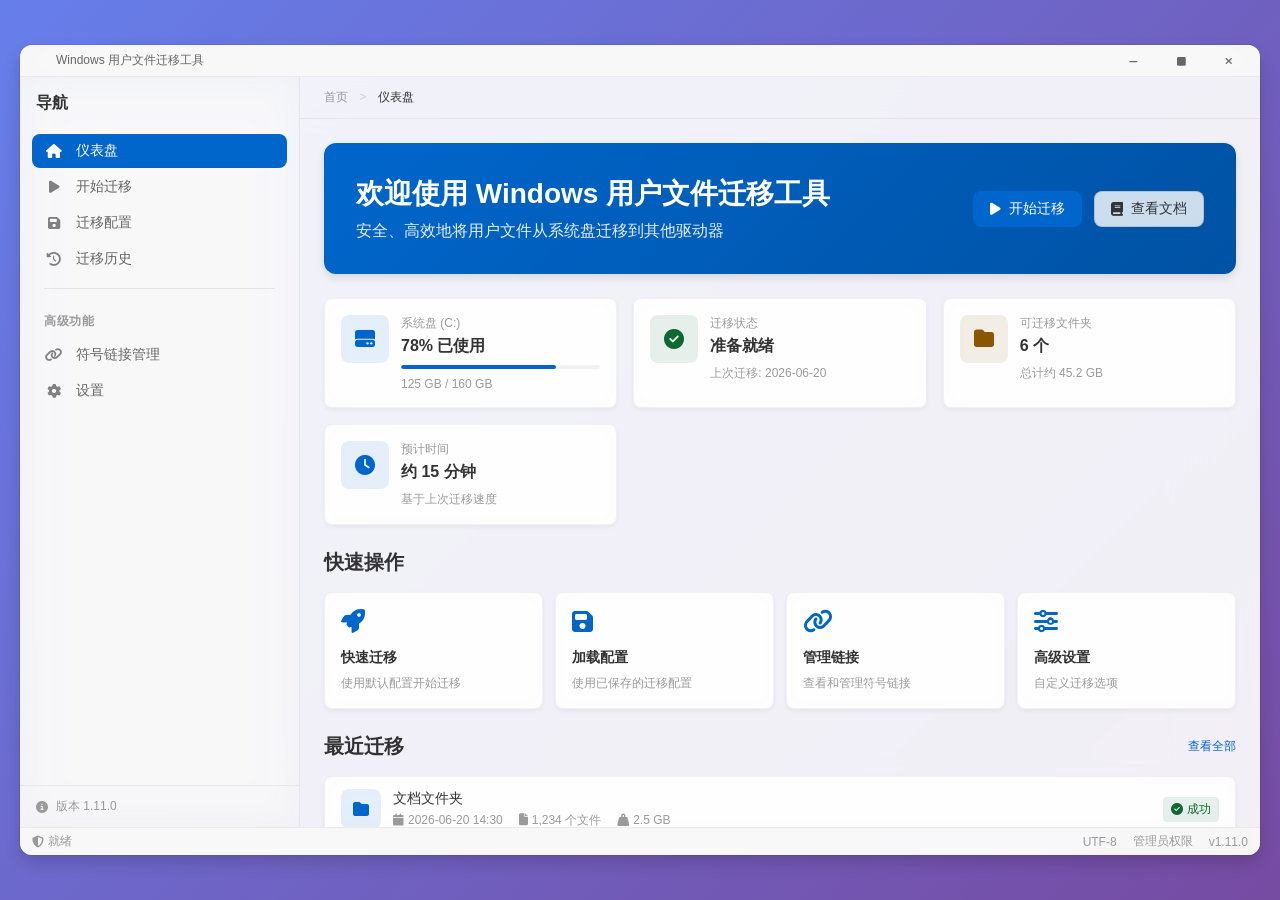
==== prototype/windows-app/index.html @ 04dcdf49 "feat(app.js): 新增设计系统页面路由配置 新增了 styleguide 页面的导航配置，将其加入页面路由映射表中，同时补充了原有的导航项格式。" ====
<!DOCTYPE html>
<html lang="zh-CN">
<head>
    <meta charset="UTF-8">
    <meta name="viewport" content="width=device-width, initial-scale=1.0">
    <title>Windows 用户文件迁移工具</title>
    <link rel="stylesheet" href="css/win11-style.css">
    <link rel="stylesheet" href="https://cdnjs.cloudflare.com/ajax/libs/font-awesome/6.4.0/css/all.min.css">
</head>
<body>
    <!-- Windows 11 窗口 -->
    <div class="win11-window">
        <!-- 标题栏 -->
        <div class="title-bar">
            <div class="title-bar-icon">
                <i class="fas fa-folder-move"></i>
            </div>
            <div class="title-bar-text">Windows 用户文件迁移工具</div>
            <div class="title-bar-controls">
                <button class="title-bar-button minimize" title="最小化">
                    <i class="fas fa-minus"></i>
                </button>
                <button class="title-bar-button maximize" title="最大化">
                    <i class="fas fa-square"></i>
                </button>
                <button class="title-bar-button close" title="关闭">
                    <i class="fas fa-times"></i>
                </button>
            </div>
        </div>

        <!-- 应用主体 -->
        <div class="app-container">
            <!-- 左侧导航Pane -->
            <div class="navigation-pane">
                <div class="nav-header">
                    <span class="nav-title">导航</span>
                </div>
                <div class="nav-items">
                    <a href="#" class="nav-item active" data-page="dashboard">
                        <i class="fas fa-home nav-icon"></i>
                        <span>仪表盘</span>
                    </a>
                    <a href="#" class="nav-item" data-page="migrate">
                        <i class="fas fa-play nav-icon"></i>
                        <span>开始迁移</span>
                    </a>
                    <a href="#" class="nav-item" data-page="profiles">
                        <i class="fas fa-save nav-icon"></i>
                        <span>迁移配置</span>
                    </a>
                    <a href="#" class="nav-item" data-page="history">
                        <i class="fas fa-history nav-icon"></i>
                        <span>迁移历史</span>
                    </a>
                    
                    <div class="nav-separator"></div>
                    
                    <div class="nav-section-title">高级功能</div>
                    <a href="#" class="nav-item" data-page="symlinks">
                        <i class="fas fa-link nav-icon"></i>
                        <span>符号链接管理</span>
                    </a>
                    <a href="#" class="nav-item" data-page="settings">
                        <i class="fas fa-cog nav-icon"></i>
                        <span>设置</span>
                    </a>
                </div>
                
                <div class="nav-footer">
                    <div class="nav-footer-info">
                        <i class="fas fa-info-circle"></i>
                        <span>版本 1.11.0</span>
                    </div>
                </div>
            </div>

            <!-- 内容区域 -->
            <div class="content-area">
                <!-- 面包屑导航 -->
                <div class="breadcrumb">
                    <span class="breadcrumb-item">首页</span>
                    <span class="breadcrumb-separator">></span>
                    <span class="breadcrumb-item active">仪表盘</span>
                </div>

                <!-- 仪表盘页面 -->
                <div class="page-content" id="dashboard-page">
                    <!-- 欢迎横幅 -->
                    <div class="welcome-banner">
                        <div class="welcome-content">
                            <h1 class="welcome-title">欢迎使用 Windows 用户文件迁移工具</h1>
                            <p class="welcome-subtitle">安全、高效地将用户文件从系统盘迁移到其他驱动器</p>
                        </div>
                        <div class="welcome-actions">
                            <button class="win11-button primary" onclick="navigateTo('migrate')">
                                <i class="fas fa-play"></i>
                                开始迁移
                            </button>
                            <button class="win11-button">
                                <i class="fas fa-book"></i>
                                查看文档
                            </button>
                        </div>
                    </div>

                    <!-- 系统状态卡片 -->
                    <div class="status-cards">
                        <div class="status-card">
                            <div class="status-card-icon info">
                                <i class="fas fa-hdd"></i>
                            </div>
                            <div class="status-card-content">
                                <div class="status-card-label">系统盘 (C:)</div>
                                <div class="status-card-value">78% 已使用</div>
                                <div class="status-card-bar">
                                    <div class="status-card-bar-fill" style="width: 78%"></div>
                                </div>
                                <div class="status-card-detail">125 GB / 160 GB</div>
                            </div>
                        </div>

                        <div class="status-card">
                            <div class="status-card-icon success">
                                <i class="fas fa-check-circle"></i>
                            </div>
                            <div class="status-card-content">
                                <div class="status-card-label">迁移状态</div>
                                <div class="status-card-value">准备就绪</div>
                                <div class="status-card-detail">上次迁移: 2026-06-20</div>
                            </div>
                        </div>

                        <div class="status-card">
                            <div class="status-card-icon warning">
                                <i class="fas fa-folder"></i>
                            </div>
                            <div class="status-card-content">
                                <div class="status-card-label">可迁移文件夹</div>
                                <div class="status-card-value">6 个</div>
                                <div class="status-card-detail">总计约 45.2 GB</div>
                            </div>
                        </div>

                        <div class="status-card">
                            <div class="status-card-icon primary">
                                <i class="fas fa-clock"></i>
                            </div>
                            <div class="status-card-content">
                                <div class="status-card-label">预计时间</div>
                                <div class="status-card-value">约 15 分钟</div>
                                <div class="status-card-detail">基于上次迁移速度</div>
                            </div>
                        </div>
                    </div>

                    <!-- 快速操作 -->
                    <div class="section">
                        <div class="section-header">
                            <h2 class="section-title">快速操作</h2>
                        </div>
                        <div class="quick-actions">
                            <button class="quick-action-card" onclick="navigateTo('migrate')">
                                <i class="fas fa-rocket"></i>
                                <span>快速迁移</span>
                                <span class="quick-action-desc">使用默认配置开始迁移</span>
                            </button>
                            <button class="quick-action-card" onclick="navigateTo('profiles')">
                                <i class="fas fa-save"></i>
                                <span>加载配置</span>
                                <span class="quick-action-desc">使用已保存的迁移配置</span>
                            </button>
                            <button class="quick-action-card" onclick="navigateTo('symlinks')">
                                <i class="fas fa-link"></i>
                                <span>管理链接</span>
                                <span class="quick-action-desc">查看和管理符号链接</span>
                            </button>
                            <button class="quick-action-card" onclick="navigateTo('settings')">
                                <i class="fas fa-sliders-h"></i>
                                <span>高级设置</span>
                                <span class="quick-action-desc">自定义迁移选项</span>
                            </button>
                        </div>
                    </div>

                    <!-- 最近迁移 -->
                    <div class="section">
                        <div class="section-header">
                            <h2 class="section-title">最近迁移</h2>
                            <a href="#" class="section-action" onclick="navigateTo('history')">查看全部</a>
                        </div>
                        <div class="recent-list">
                            <div class="recent-item">
                                <div class="recent-item-icon">
                                    <i class="fas fa-folder"></i>
                                </div>
                                <div class="recent-item-content">
                                    <div class="recent-item-title">文档文件夹</div>
                                    <div class="recent-item-meta">
                                        <span><i class="fas fa-calendar"></i> 2026-06-20 14:30</span>
                                        <span><i class="fas fa-file"></i> 1,234 个文件</span>
                                        <span><i class="fas fa-weight-hanging"></i> 2.5 GB</span>
                                    </div>
                                </div>
                                <div class="recent-item-status success">
                                    <i class="fas fa-check-circle"></i>
                                    成功
                                </div>
                            </div>

                            <div class="recent-item">
                                <div class="recent-item-icon">
                                    <i class="fas fa-images"></i>
                                </div>
                                <div class="recent-item-content">
                                    <div class="recent-item-title">图片文件夹</div>
                                    <div class="recent-item-meta">
                                        <span><i class="fas fa-calendar"></i> 2026-06-18 10:15</span>
                                        <span><i class="fas fa-file"></i> 5,678 个文件</span>
                                        <span><i class="fas fa-weight-hanging"></i> 8.3 GB</span>
                                    </div>
                                </div>
                                <div class="recent-item-status success">
                                    <i class="fas fa-check-circle"></i>
                                    成功
                                </div>
                            </div>

                            <div class="recent-item">
                                <div class="recent-item-icon">
                                    <i class="fas fa-music"></i>
                                </div>
                                <div class="recent-item-content">
                                    <div class="recent-item-title">音乐文件夹</div>
                                    <div class="recent-item-meta">
                                        <span><i class="fas fa-calendar"></i> 2026-06-15 16:45</span>
                                        <span><i class="fas fa-file"></i> 892 个文件</span>
                                        <span><i class="fas fa-weight-hanging"></i> 3.1 GB</span>
                                    </div>
                                </div>
                                <div class="recent-item-status warning">
                                    <i class="fas fa-exclamation-circle"></i>
                                    部分成功
                                </div>
                            </div>
                        </div>
                    </div>
                </div>

                <!-- 迁移向导页面 -->
                <div class="page-content hidden" id="migrate-page">
                    <div class="page-header">
                        <h1 class="page-title"><i class="fas fa-play"></i> 开始迁移</h1>
                        <p class="page-description">选择要迁移的文件夹并配置迁移选项</p>
                    </div>

                    <!-- 步骤指示器 -->
                    <div class="wizard-steps">
                        <div class="wizard-step active" data-step="1">
                            <div class="step-indicator">1</div>
                            <div class="step-label">选择源目录</div>
                        </div>
                        <div class="wizard-connector"></div>
                        <div class="wizard-step" data-step="2">
                            <div class="step-indicator">2</div>
                            <div class="step-label">选择目标目录</div>
                        </div>
                        <div class="wizard-connector"></div>
                        <div class="wizard-step" data-step="3">
                            <div class="step-indicator">3</div>
                            <div class="step-label">配置选项</div>
                        </div>
                        <div class="wizard-connector"></div>
                        <div class="wizard-step" data-step="4">
                            <div class="step-indicator">4</div>
                            <div class="step-label">确认并执行</div>
                        </div>
                    </div>

                    <!-- 步骤内容 -->
                    <div class="wizard-content">
                        <!-- 步骤 1: 选择源目录 -->
                        <div class="wizard-step-content active" id="step-1">
                            <h3><i class="fas fa-folder-open"></i> 选择要迁移的用户文件夹</h3>
                            <p class="step-description">选择位于系统盘（C:）的用户文件夹</p>
                            
                            <div class="folder-selection">
                                <div class="folder-item">
                                    <input type="checkbox" id="folder-documents" checked>
                                    <label for="folder-documents">
                                        <i class="fas fa-file-word"></i>
                                        <span class="folder-name">文档</span>
                                        <span class="folder-path">C:\Users\Username\Documents</span>
                                        <span class="folder-size">2.5 GB</span>
                                    </label>
                                </div>

                                <div class="folder-item">
                                    <input type="checkbox" id="folder-pictures">
                                    <label for="folder-pictures">
                                        <i class="fas fa-file-image"></i>
                                        <span class="folder-name">图片</span>
                                        <span class="folder-path">C:\Users\Username\Pictures</span>
                                        <span class="folder-size">8.3 GB</span>
                                    </label>
                                </div>

                                <div class="folder-item">
                                    <input type="checkbox" id="folder-music">
                                    <label for="folder-music">
                                        <i class="fas fa-file-audio"></i>
                                        <span class="folder-name">音乐</span>
                                        <span class="folder-path">C:\Users\Username\Music</span>
                                        <span class="folder-size">3.1 GB</span>
                                    </label>
                                </div>

                                <div class="folder-item">
                                    <input type="checkbox" id="folder-videos">
                                    <label for="folder-videos">
                                        <i class="fas fa-file-video"></i>
                                        <span class="folder-name">视频</span>
                                        <span class="folder-path">C:\Users\Username\Videos</span>
                                        <span class="folder-size">15.7 GB</span>
                                    </label>
                                </div>

                                <div class="folder-item">
                                    <input type="checkbox" id="folder-downloads">
                                    <label for="folder-downloads">
                                        <i class="fas fa-file-download"></i>
                                        <span class="folder-name">下载</span>
                                        <span class="folder-path">C:\Users\Username\Downloads</span>
                                        <span class="folder-size">5.2 GB</span>
                                    </label>
                                </div>

                                <div class="folder-item">
                                    <input type="checkbox" id="folder-desktop">
                                    <label for="folder-desktop">
                                        <i class="fas fa-desktop"></i>
                                        <span class="folder-name">桌面</span>
                                        <span class="folder-path">C:\Users\Username\Desktop</span>
                                        <span class="folder-size">1.8 GB</span>
                                    </label>
                                </div>
                            </div>
                        </div>

                        <!-- 步骤 2: 选择目标目录 -->
                        <div class="wizard-step-content" id="step-2">
                            <h3><i class="fas fa-hdd"></i> 选择迁移目标位置</h3>
                            <p class="step-description">选择非系统盘的目标位置</p>
                            
                            <div class="target-selection">
                                <div class="target-option">
                                    <input type="radio" name="target-drive" id="target-e" checked>
                                    <label for="target-e">
                                        <i class="fas fa-hard-drive"></i>
                                        <span class="drive-letter">E:</span>
                                        <span class="drive-info">数据盘 (500 GB 可用)</span>
                                    </label>
                                </div>

                                <div class="target-option">
                                    <input type="radio" name="target-drive" id="target-f">
                                    <label for="target-f">
                                        <i class="fas fa-hard-drive"></i>
                                        <span class="drive-letter">F:</span>
                                        <span class="drive-info">备份盘 (200 GB 可用)</span>
                                    </label>
                                </div>

                                <div class="target-custom">
                                    <label>或自定义路径:</label>
                                    <div class="path-input-group">
                                        <input type="text" class="win11-input" placeholder="D:\MyData" value="E:\Users">
                                        <button class="win11-button"><i class="fas fa-folder-open"></i> 浏览</button>
                                    </div>
                                </div>
                            </div>
                        </div>

                        <!-- 步骤 3: 配置选项 -->
                        <div class="wizard-step-content" id="step-3">
                            <h3><i class="fas fa-cog"></i> 配置迁移选项</h3>
                            <p class="step-description">自定义迁移行为</p>
                            
                            <div class="options-list">
                                <div class="option-item">
                                    <div class="option-info">
                                        <i class="fas fa-copy"></i>
                                        <div>
                                            <div class="option-title">复制后验证</div>
                                            <div class="option-desc">比较源文件和目标文件，确保数据完整性</div>
                                        </div>
                                    </div>
                                    <label class="win11-toggle">
                                        <input type="checkbox" checked>
                                        <span class="toggle-slider"></span>
                                    </label>
                                </div>

                                <div class="option-item">
                                    <div class="option-info">
                                        <i class="fas fa-link"></i>
                                        <div>
                                            <div class="option-title">创建符号链接</div>
                                            <div class="option-desc">在原位置创建符号链接，保持应用兼容性</div>
                                        </div>
                                    </div>
                                    <label class="win11-toggle">
                                        <input type="checkbox" checked>
                                        <span class="toggle-slider"></span>
                                    </label>
                                </div>

                                <div class="option-item">
                                    <div class="option-info">
                                        <i class="fas fa-trash"></i>
                                        <div>
                                            <div class="option-title">迁移后删除源文件</div>
                                            <div class="option-desc">成功迁移后删除源位置的文件（释放空间）</div>
                                        </div>
                                    </div>
                                    <label class="win11-toggle">
                                        <input type="checkbox">
                                        <span class="toggle-slider"></span>
                                    </label>
                                </div>

                                <div class="option-item">
                                    <div class="option-info">
                                        <i class="fas fa-bolt"></i>
                                        <div>
                                            <div class="option-title">使用快速模式</div>
                                            <div class="option-desc">跳过已有文件，加快迁移速度</div>
                                        </div>
                                    </div>
                                    <label class="win11-toggle">
                                        <input type="checkbox" checked>
                                        <span class="toggle-slider"></span>
                                    </label>
                                </div>
                            </div>
                        </div>

                        <!-- 步骤 4: 确认并执行 -->
                        <div class="wizard-step-content" id="step-4">
                            <h3><i class="fas fa-clipboard-check"></i> 确认迁移设置</h3>
                            <p class="step-description">请检查以下设置，确认无误后点击"开始迁移"</p>
                            
                            <div class="confirmation-summary">
                                <div class="summary-section">
                                    <h4><i class="fas fa-folder"></i> 要迁移的文件夹</h4>
                                    <ul>
                                        <li>文档 (2.5 GB)</li>
                                    </ul>
                                </div>

                                <div class="summary-section">
                                    <h4><i class="fas fa-hdd"></i> 目标位置</h4>
                                    <p>E:\Users\Username</p>
                                </div>

                                <div class="summary-section">
                                    <h4><i class="fas fa-cog"></i> 迁移选项</h4>
                                    <ul>
                                        <li><i class="fas fa-check-circle success"></i> 复制后验证</li>
                                        <li><i class="fas fa-check-circle success"></i> 创建符号链接</li>
                                        <li><i class="fas fa-check-circle success"></i> 使用快速模式</li>
                                        <li><i class="fas fa-times-circle danger"></i> 迁移后删除源文件</li>
                                    </ul>
                                </div>

                                <div class="warning-box">
                                    <i class="fas fa-exclamation-triangle"></i>
                                    <div>
                                        <strong>注意:</strong> 迁移过程可能需要几分钟到几十分钟，取决于文件大小。请确保目标磁盘有足够空间。
                                    </div>
                                </div>
                            </div>
                        </div>
                    </div>

                    <!-- 向导操作按钮 -->
                    <div class="wizard-actions">
                        <button class="win11-button" id="wizard-prev" disabled>
                            <i class="fas fa-arrow-left"></i> 上一步
                        </button>
                        <button class="win11-button primary" id="wizard-next">
                            下一步 <i class="fas fa-arrow-right"></i>
                        </button>
                        <button class="win11-button primary hidden" id="wizard-start">
                            <i class="fas fa-rocket"></i> 开始迁移
                        </button>
                    </div>
                </div>

                <!-- 配置管理页面 -->
                <div class="page-content hidden" id="profiles-page">
                    <div class="page-header">
                        <h1 class="page-title"><i class="fas fa-save"></i> 迁移配置</h1>
                        <p class="page-description">管理已保存的迁移配置</p>
                    </div>

                    <div class="profiles-toolbar">
                        <button class="win11-button primary">
                            <i class="fas fa-plus"></i> 新建配置
                        </button>
                        <button class="win11-button">
                            <i class="fas fa-upload"></i> 导入
                        </button>
                    </div>

                    <div class="profiles-grid">
                        <div class="profile-card">
                            <div class="profile-header">
                                <i class="fas fa-star"></i>
                                <span class="profile-name">默认配置</span>
                            </div>
                            <div class="profile-body">
                                <div class="profile-meta">
                                    <span><i class="fas fa-folder"></i> 6 个文件夹</span>
                                    <span><i class="fas fa-hdd"></i> 目标: E:\Users</span>
                                </div>
                                <div class="profile-options">
                                    <span><i class="fas fa-check"></i> 验证文件</span>
                                    <span><i class="fas fa-check"></i> 创建链接</span>
                                </div>
                            </div>
                            <div class="profile-footer">
                                <span class="profile-date">更新于 2026-06-20</span>
                                <div class="profile-actions">
                                    <button class="win11-button small">编辑</button>
                                    <button class="win11-button small primary">使用</button>
                                </div>
                            </div>
                        </div>

                        <div class="profile-card">
                            <div class="profile-header">
                                <i class="fas fa-bolt"></i>
                                <span class="profile-name">快速迁移</span>
                            </div>
                            <div class="profile-body">
                                <div class="profile-meta">
                                    <span><i class="fas fa-folder"></i> 3 个文件夹</span>
                                    <span><i class="fas fa-hdd"></i> 目标: D:\Data</span>
                                </div>
                                <div class="profile-options">
                                    <span><i class="fas fa-check"></i> 快速模式</span>
                                </div>
                            </div>
                            <div class="profile-footer">
                                <span class="profile-date">更新于 2026-06-15</span>
                                <div class="profile-actions">
                                    <button class="win11-button small">编辑</button>
                                    <button class="win11-button small primary">使用</button>
                                </div>
                            </div>
                        </div>
                    </div>
                </div>

                <!-- 历史记录页面 -->
                <div class="page-content hidden" id="history-page">
                    <div class="page-header">
                        <h1 class="page-title"><i class="fas fa-history"></i> 迁移历史</h1>
                        <p class="page-description">查看过去的迁移记录</p>
                    </div>

                    <div class="history-filters">
                        <button class="win11-button small active">全部</button>
                        <button class="win11-button small">成功</button>
                        <button class="win11-button small">失败</button>
                        <button class="win11-button small">进行中</button>
                    </div>

                    <div class="history-list">
                        <div class="history-item">
                            <div class="history-icon success">
                                <i class="fas fa-check-circle"></i>
                            </div>
                            <div class="history-content">
                                <div class="history-title">文档文件夹迁移</div>
                                <div class="history-meta">
                                    <span><i class="fas fa-calendar"></i> 2026-06-20 14:30</span>
                                    <span><i class="fas fa-file"></i> 1,234 个文件</span>
                                    <span><i class="fas fa-weight-hanging"></i> 2.5 GB</span>
                                    <span><i class="fas fa-clock"></i> 用时 8 分钟</span>
                                </div>
                            </div>
                            <div class="history-actions">
                                <button class="win11-button small">查看详情</button>
                                <button class="win11-button small danger">删除记录</button>
                            </div>
                        </div>

                        <div class="history-item">
                            <div class="history-icon success">
                                <i class="fas fa-check-circle"></i>
                            </div>
                            <div class="history-content">
                                <div class="history-title">图片文件夹迁移</div>
                                <div class="history-meta">
                                    <span><i class="fas fa-calendar"></i> 2026-06-18 10:15</span>
                                    <span><i class="fas fa-file"></i> 5,678 个文件</span>
                                    <span><i class="fas fa-weight-hanging"></i> 8.3 GB</span>
                                    <span><i class="fas fa-clock"></i> 用时 25 分钟</span>
                                </div>
                            </div>
                            <div class="history-actions">
                                <button class="win11-button small">查看详情</button>
                                <button class="win11-button small danger">删除记录</button>
                            </div>
                        </div>

                        <div class="history-item">
                            <div class="history-icon warning">
                                <i class="fas fa-exclamation-circle"></i>
                            </div>
                            <div class="history-content">
                                <div class="history-title">音乐文件夹迁移</div>
                                <div class="history-meta">
                                    <span><i class="fas fa-calendar"></i> 2026-06-15 16:45</span>
                                    <span><i class="fas fa-file"></i> 892 个文件</span>
                                    <span><i class="fas fa-weight-hanging"></i> 3.1 GB</span>
                                    <span><i class="fas fa-clock"></i> 用时 12 分钟</span>
                                </div>
                                <div class="history-warning">
                                    <i class="fas fa-exclamation-triangle"></i>
                                    3 个文件复制失败（权限不足）
                                </div>
                            </div>
                            <div class="history-actions">
                                <button class="win11-button small">查看详情</button>
                                <button class="win11-button small">重试</button>
                            </div>
                        </div>
                    </div>
                </div>

                <!-- 符号链接管理页面 -->
                <div class="page-content hidden" id="symlinks-page">
                    <div class="page-header">
                        <h1 class="page-title"><i class="fas fa-link"></i> 符号链接管理</h1>
                        <p class="page-description">查看和管理已创建的符号链接</p>
                    </div>

                    <div class="symlinks-toolbar">
                        <button class="win11-button">
                            <i class="fas fa-sync-alt"></i> 刷新
                        </button>
                        <button class="win11-button danger">
                            <i class="fas fa-trash"></i> 批量删除
                        </button>
                    </div>

                    <div class="symlinks-list">
                        <div class="symlink-item">
                            <div class="symlink-icon">
                                <i class="fas fa-folder"></i>
                            </div>
                            <div class="symlink-content">
                                <div class="symlink-name">文档</div>
                                <div class="symlink-paths">
                                    <span class="symlink-source">C:\Users\Username\Documents</span>
                                    <i class="fas fa-arrow-right"></i>
                                    <span class="symlink-target">E:\Users\Username\Documents</span>
                                </div>
                            </div>
                            <div class="symlink-status active">
                                <i class="fas fa-check-circle"></i> 正常
                            </div>
                            <div class="symlink-actions">
                                <button class="win11-button small">打开</button>
                                <button class="win11-button small danger">删除</button>
                            </div>
                        </div>

                        <div class="symlink-item">
                            <div class="symlink-icon">
                                <i class="fas fa-folder"></i>
                            </div>
                            <div class="symlink-content">
                                <div class="symlink-name">图片</div>
                                <div class="symlink-paths">
                                    <span class="symlink-source">C:\Users\Username\Pictures</span>
                                    <i class="fas fa-arrow-right"></i>
                                    <span class="symlink-target">E:\Users\Username\Pictures</span>
                                </div>
                            </div>
                            <div class="symlink-status active">
                                <i class="fas fa-check-circle"></i> 正常
                            </div>
                            <div class="symlink-actions">
                                <button class="win11-button small">打开</button>
                                <button class="win11-button small danger">删除</button>
                            </div>
                        </div>

                        <div class="symlink-item broken">
                            <div class="symlink-icon">
                                <i class="fas fa-exclamation-triangle"></i>
                            </div>
                            <div class="symlink-content">
                                <div class="symlink-name">桌面</div>
                                <div class="symlink-paths">
                                    <span class="symlink-source">C:\Users\Username\Desktop</span>
                                    <i class="fas fa-arrow-right"></i>
                                    <span class="symlink-target">（已断开）</span>
                                </div>
                            </div>
                            <div class="symlink-status broken">
                                <i class="fas fa-times-circle"></i> 断开
                            </div>
                            <div class="symlink-actions">
                                <button class="win11-button small">修复</button>
                                <button class="win11-button small danger">删除</button>
                            </div>
                        </div>
                    </div>
                </div>

                <!-- 设置页面 -->
                <div class="page-content hidden" id="settings-page">
                    <div class="page-header">
                        <h1 class="page-title"><i class="fas fa-cog"></i> 设置</h1>
                        <p class="page-description">自定义应用行为</p>
                    </div>

                    <div class="settings-sections">
                        <div class="settings-group">
                            <h3 class="settings-group-title"><i class="fas fa-sliders-h"></i> 常规设置</h3>
                            
                            <div class="setting-item">
                                <div class="setting-info">
                                    <div class="setting-label">启动时检查更新</div>
                                    <div class="setting-desc">自动检查并提示更新</div>
                                </div>
                                <label class="win11-toggle">
                                    <input type="checkbox" checked>
                                    <span class="toggle-slider"></span>
                                </label>
                            </div>

                            <div class="setting-item">
                                <div class="setting-info">
                                    <div class="setting-label">迁移后验证文件</div>
                                    <div class="setting-desc">比较源文件和目标文件，确保数据完整性</div>
                                </div>
                                <label class="win11-toggle">
                                    <input type="checkbox" checked>
                                    <span class="toggle-slider"></span>
                                </label>
                            </div>

                            <div class="setting-item">
                                <div class="setting-info">
                                    <div class="setting-label">创建符号链接</div>
                                    <div class="setting-desc">默认启用符号链接创建</div>
                                </div>
                                <label class="win11-toggle">
                                    <input type="checkbox" checked>
                                    <span class="toggle-slider"></span>
                                </label>
                            </div>
                        </div>

                        <div class="settings-group">
                            <h3 class="settings-group-title"><i class="fas fa-shield-alt"></i> 安全设置</h3>
                            
                            <div class="setting-item">
                                <div class="setting-info">
                                    <div class="setting-label">需要管理员权限</div>
                                    <div class="setting-desc">执行迁移操作前请求管理员权限</div>
                                </div>
                                <label class="win11-toggle">
                                    <input type="checkbox" checked>
                                    <span class="toggle-slider"></span>
                                </label>
                            </div>

                            <div class="setting-item">
                                <div class="setting-info">
                                    <div class="setting-label">操作前确认</div>
                                    <div class="setting-desc">执行删除或覆盖操作前显示确认对话框</div>
                                </div>
                                <label class="win11-toggle">
                                    <input type="checkbox" checked>
                                    <span class="toggle-slider"></span>
                                </label>
                            </div>
                        </div>

                        <div class="settings-group">
                            <h3 class="settings-group-title"><i class="fas fa-palette"></i> 界面设置</h3>
                            
                            <div class="setting-item">
                                <div class="setting-info">
                                    <div class="setting-label">主题</div>
                                    <div class="setting-desc">选择应用主题</div>
                                </div>
                                <select class="win11-select">
                                    <option>系统默认</option>
                                    <option>浅色</option>
                                    <option>深色</option>
                                </select>
                            </div>

                            <div class="setting-item">
                                <div class="setting-info">
                                    <div class="setting-label">语言</div>
                                    <div class="setting-desc">选择界面语言</div>
                                </div>
                                <select class="win11-select">
                                    <option>简体中文</option>
                                    <option>English</option>
                                </select>
                            </div>
                        </div>

                        <div class="settings-actions">
                            <button class="win11-button">恢复默认设置</button>
                            <button class="win11-button primary">保存设置</button>
                        </div>
                    </div>
                </div>
            </div>
        </div>

        <!-- 状态栏 -->
        <div class="status-bar">
            <div class="status-bar-left">
                <span class="status-bar-item">
                    <i class="fas fa-shield-alt"></i>
                    就绪
                </span>
            </div>
            <div class="status-bar-right">
                <span class="status-bar-item">UTF-8</span>
                <span class="status-bar-item">管理员权限</span>
                <span class="status-bar-item">v1.11.0</span>
            </div>
        </div>
    </div>

    <!-- 对话框 -->
    <div class="dialog-overlay hidden" id="dialog-overlay">
        <div class="dialog">
            <div class="dialog-title">
                <span>确认操作</span>
                <button class="dialog-close" onclick="closeDialog()">
                    <i class="fas fa-times"></i>
                </button>
            </div>
            <div class="dialog-content">
                <div class="dialog-icon">
                    <i class="fas fa-question-circle"></i>
                </div>
                <div class="dialog-message">
                    您确定要执行此操作吗？
                </div>
            </div>
            <div class="dialog-actions">
                <button class="win11-button" onclick="closeDialog()">取消</button>
                <button class="win11-button primary" onclick="confirmAction()">确定</button>
            </div>
        </div>
    </div>

    <script src="js/win11-app.js"></script>
</body>
</html>
---- prototype/windows-app/css/win11-style.css ----
/* Windows 11 Fluent Design 样式 */
/* 使用 Segoe UI Variable 字体 */

/* 全局样式 */
* {
    margin: 0;
    padding: 0;
    box-sizing: border-box;
}

:root {
    /* Windows 11 色彩系统 */
    --primary-color: #0066CC;
    --primary-hover: #0052A3;
    --primary-active: #003D7A;
    
    --success-color: #0D6832;
    --warning-color: #8A5700;
    --danger-color: #C4314B;
    --info-color: #0066CC;
    
    /* Windows 11 中性色 */
    --gray-0: #FFFFFF;
    --gray-10: #F9F9F9;
    --gray-20: #F0F0F0;
    --gray-30: #E7E7E7;
    --gray-40: #CECECE;
    --gray-50: #B4B4B4;
    --gray-60: #9A9A9A;
    --gray-70: #808080;
    --gray-80: #666666;
    --gray-90: #4D4D4D;
    --gray-100: #333333;
    
    /* Mica 效果 */
    --mica-background: rgba(249, 249, 249, 0.85);
    --mica-background-dark: rgba(25, 25, 25, 0.85);
    
    /* 阴影 */
    --shadow-small: 0 2px 4px rgba(0, 0, 0, 0.05);
    --shadow-medium: 0 4px 8px rgba(0, 0, 0, 0.1);
    --shadow-large: 0 8px 16px rgba(0, 0, 0, 0.15);
    
    /* 圆角 */
    --radius-small: 4px;
    --radius-medium: 8px;
    --radius-large: 12px;
    --radius-xlarge: 16px;
    
    /* 间距 */
    --spacing-xs: 4px;
    --spacing-sm: 8px;
    --spacing-md: 12px;
    --spacing-lg: 16px;
    --spacing-xl: 24px;
    --spacing-xxl: 32px;
    
    /* 字体 */
    --font-family: 'Segoe UI Variable', 'Segoe UI', -apple-system, sans-serif;
    --font-size-caption: 12px;
    --font-size-body: 14px;
    --font-size-subtitle: 16px;
    --font-size-title: 20px;
    --font-size-display: 28px;
}

body {
    font-family: var(--font-family);
    font-size: var(--font-size-body);
    color: var(--gray-100);
    background: linear-gradient(135deg, #667eea 0%, #764ba2 100%);
    display: flex;
    justify-content: center;
    align-items: center;
    min-height: 100vh;
    padding: 20px;
    -webkit-font-smoothing: antialiased;
    -moz-osx-font-smoothing: grayscale;
}

/* Windows 11 窗口 */
.win11-window {
    width: 100%;
    max-width: 1400px;
    height: 90vh;
    background: var(--mica-background);
    backdrop-filter: blur(40px);
    -webkit-backdrop-filter: blur(40px);
    border-radius: var(--radius-large);
    box-shadow: var(--shadow-large), 0 0 0 1px rgba(0, 0, 0, 0.05);
    display: flex;
    flex-direction: column;
    overflow: hidden;
    animation: windowOpen 0.3s ease-out;
}

@keyframes windowOpen {
    from {
        opacity: 0;
        transform: scale(0.95) translateY(20px);
    }
    to {
        opacity: 1;
        transform: scale(1) translateY(0);
    }
}

/* 标题栏 */
.title-bar {
    height: 32px;
    background: rgba(249, 249, 249, 0.9);
    backdrop-filter: blur(20px);
    display: flex;
    align-items: center;
    padding: 0 var(--spacing-sm);
    -webkit-app-region: drag;
    user-select: none;
    border-bottom: 1px solid rgba(0, 0, 0, 0.05);
}

.title-bar-icon {
    width: 16px;
    height: 16px;
    margin-right: var(--spacing-sm);
    display: flex;
    align-items: center;
    justify-content: center;
    font-size: 12px;
    color: var(--primary-color);
    -webkit-app-region: no-drag;
}

.title-bar-text {
    flex: 1;
    font-size: var(--font-size-caption);
    font-weight: 400;
    color: var(--gray-80);
    padding-left: var(--spacing-xs);
}

.title-bar-controls {
    display: flex;
    gap: 2px;
    -webkit-app-region: no-drag;
}

.title-bar-button {
    width: 46px;
    height: 32px;
    border: none;
    background: transparent;
    color: var(--gray-80);
    cursor: pointer;
    display: flex;
    align-items: center;
    justify-content: center;
    font-size: 10px;
    transition: background 0.1s ease;
    border-radius: 0;
}

.title-bar-button:hover {
    background: rgba(0, 0, 0, 0.05);
}

.title-bar-button.close:hover {
    background: var(--danger-color);
    color: white;
}

/* 应用容器 */
.app-container {
    flex: 1;
    display: flex;
    overflow: hidden;
}

/* 导航Pane */
.navigation-pane {
    width: 280px;
    background: rgba(249, 249, 249, 0.5);
    backdrop-filter: blur(20px);
    border-right: 1px solid rgba(0, 0, 0, 0.05);
    display: flex;
    flex-direction: column;
    overflow-y: auto;
}

.nav-header {
    padding: var(--spacing-lg) var(--spacing-lg) var(--spacing-md);
}

.nav-title {
    font-size: var(--font-size-subtitle);
    font-weight: 600;
    color: var(--gray-100);
}

.nav-items {
    flex: 1;
    padding: var(--spacing-sm) var(--spacing-md);
}

.nav-item {
    display: flex;
    align-items: center;
    padding: var(--spacing-sm) var(--spacing-md);
    margin-bottom: 2px;
    border-radius: var(--radius-medium);
    color: var(--gray-80);
    text-decoration: none;
    font-size: var(--font-size-body);
    transition: all 0.15s ease;
    cursor: pointer;
}

.nav-item:hover {
    background: rgba(0, 0, 0, 0.05);
    color: var(--gray-100);
}

.nav-item.active {
    background: var(--primary-color);
    color: white;
    font-weight: 500;
}

.nav-item.active .nav-icon {
    color: white;
}

.nav-icon {
    width: 20px;
    margin-right: var(--spacing-md);
    font-size: 14px;
    color: var(--gray-70);
    text-align: center;
}

.nav-item.active .nav-icon {
    color: white;
}

.nav-separator {
    height: 1px;
    background: rgba(0, 0, 0, 0.08);
    margin: var(--spacing-md) var(--spacing-md);
}

.nav-section-title {
    padding: var(--spacing-md) var(--spacing-md) var(--spacing-sm);
    font-size: var(--font-size-caption);
    font-weight: 600;
    color: var(--gray-60);
    text-transform: uppercase;
    letter-spacing: 0.5px;
}

.nav-footer {
    padding: var(--spacing-md) var(--spacing-lg);
    border-top: 1px solid rgba(0, 0, 0, 0.05);
}

.nav-footer-info {
    display: flex;
    align-items: center;
    gap: var(--spacing-sm);
    font-size: var(--font-size-caption);
    color: var(--gray-60);
}

/* 内容区域 */
.content-area {
    flex: 1;
    display: flex;
    flex-direction: column;
    overflow-y: auto;
    background: rgba(255, 255, 255, 0.5);
}

.breadcrumb {
    padding: var(--spacing-md) var(--spacing-xl);
    font-size: var(--font-size-caption);
    color: var(--gray-60);
    border-bottom: 1px solid rgba(0, 0, 0, 0.05);
}

.breadcrumb-item {
    cursor: pointer;
}

.breadcrumb-item:hover {
    color: var(--primary-color);
}

.breadcrumb-item.active {
    color: var(--gray-100);
    font-weight: 500;
    cursor: default;
}

.breadcrumb-separator {
    margin: 0 var(--spacing-sm);
    color: var(--gray-40);
}

.page-content {
    flex: 1;
    padding: var(--spacing-xl);
    animation: fadeIn 0.2s ease-out;
}

@keyframes fadeIn {
    from {
        opacity: 0;
        transform: translateY(10px);
    }
    to {
        opacity: 1;
        transform: translateY(0);
    }
}

.hidden {
    display: none !important;
}

/* 欢迎横幅 */
.welcome-banner {
    background: linear-gradient(135deg, var(--primary-color) 0%, #0052A3 100%);
    color: white;
    padding: var(--spacing-xxl);
    border-radius: var(--radius-large);
    margin-bottom: var(--spacing-xl);
    display: flex;
    justify-content: space-between;
    align-items: center;
    box-shadow: var(--shadow-medium);
}

.welcome-title {
    font-size: var(--font-size-display);
    font-weight: 600;
    margin-bottom: var(--spacing-sm);
}

.welcome-subtitle {
    font-size: var(--font-size-subtitle);
    opacity: 0.9;
}

.welcome-actions {
    display: flex;
    gap: var(--spacing-md);
}

/* Windows 11 按钮 */
.win11-button {
    padding: var(--spacing-sm) var(--spacing-lg);
    border: 1px solid rgba(0, 0, 0, 0.12);
    background: rgba(255, 255, 255, 0.8);
    backdrop-filter: blur(10px);
    color: var(--gray-100);
    font-family: var(--font-family);
    font-size: var(--font-size-body);
    border-radius: var(--radius-medium);
    cursor: pointer;
    transition: all 0.15s ease;
    display: inline-flex;
    align-items: center;
    gap: var(--spacing-sm);
    font-weight: 400;
}

.win11-button:hover {
    background: rgba(255, 255, 255, 0.9);
    border-color: rgba(0, 0, 0, 0.2);
}

.win11-button:active {
    background: rgba(249, 249, 249, 0.8);
    transform: scale(0.98);
}

.win11-button.primary {
    background: var(--primary-color);
    color: white;
    border-color: var(--primary-color);
}

.win11-button.primary:hover {
    background: var(--primary-hover);
    border-color: var(--primary-hover);
}

.win11-button.primary:active {
    background: var(--primary-active);
    border-color: var(--primary-active);
}

/* 状态卡片 */
.status-cards {
    display: grid;
    grid-template-columns: repeat(auto-fit, minmax(250px, 1fr));
    gap: var(--spacing-lg);
    margin-bottom: var(--spacing-xl);
}

.status-card {
    background: rgba(255, 255, 255, 0.8);
    backdrop-filter: blur(10px);
    border: 1px solid rgba(0, 0, 0, 0.05);
    border-radius: var(--radius-medium);
    padding: var(--spacing-lg);
    display: flex;
    gap: var(--spacing-md);
    transition: all 0.2s ease;
    box-shadow: var(--shadow-small);
}

.status-card:hover {
    transform: translateY(-2px);
    box-shadow: var(--shadow-medium);
    border-color: rgba(0, 102, 204, 0.3);
}

.status-card-icon {
    width: 48px;
    height: 48px;
    border-radius: var(--radius-medium);
    display: flex;
    align-items: center;
    justify-content: center;
    font-size: 20px;
    flex-shrink: 0;
}

.status-card-icon.info {
    background: rgba(0, 102, 204, 0.1);
    color: var(--primary-color);
}

.status-card-icon.success {
    background: rgba(13, 104, 50, 0.1);
    color: var(--success-color);
}

.status-card-icon.warning {
    background: rgba(138, 87, 0, 0.1);
    color: var(--warning-color);
}

.status-card-icon.primary {
    background: rgba(0, 102, 204, 0.1);
    color: var(--primary-color);
}

.status-card-content {
    flex: 1;
}

.status-card-label {
    font-size: var(--font-size-caption);
    color: var(--gray-60);
    margin-bottom: var(--spacing-xs);
}

.status-card-value {
    font-size: var(--font-size-subtitle);
    font-weight: 600;
    color: var(--gray-100);
    margin-bottom: var(--spacing-sm);
}

.status-card-bar {
    height: 4px;
    background: rgba(0, 0, 0, 0.05);
    border-radius: 2px;
    overflow: hidden;
    margin-bottom: var(--spacing-sm);
}

.status-card-bar-fill {
    height: 100%;
    background: var(--primary-color);
    border-radius: 2px;
    transition: width 0.3s ease;
}

.status-card-detail {
    font-size: var(--font-size-caption);
    color: var(--gray-60);
}

/* 区块 */
.section {
    margin-bottom: var(--spacing-xl);
}

.section-header {
    display: flex;
    justify-content: space-between;
    align-items: center;
    margin-bottom: var(--spacing-lg);
}

.section-title {
    font-size: var(--font-size-title);
    font-weight: 600;
    color: var(--gray-100);
}

.section-action {
    font-size: var(--font-size-caption);
    color: var(--primary-color);
    text-decoration: none;
    cursor: pointer;
}

.section-action:hover {
    text-decoration: underline;
}

/* 快速操作 */
.quick-actions {
    display: grid;
    grid-template-columns: repeat(auto-fit, minmax(200px, 1fr));
    gap: var(--spacing-md);
}

.quick-action-card {
    background: rgba(255, 255, 255, 0.8);
    backdrop-filter: blur(10px);
    border: 1px solid rgba(0, 0, 0, 0.05);
    border-radius: var(--radius-medium);
    padding: var(--spacing-lg);
    cursor: pointer;
    transition: all 0.2s ease;
    display: flex;
    flex-direction: column;
    gap: var(--spacing-sm);
    text-align: left;
    font-family: var(--font-family);
    box-shadow: var(--shadow-small);
}

.quick-action-card i {
    font-size: 24px;
    color: var(--primary-color);
    margin-bottom: var(--spacing-sm);
}

.quick-action-card span:first-of-type {
    font-size: var(--font-size-body);
    font-weight: 600;
    color: var(--gray-100);
}

.quick-action-desc {
    font-size: var(--font-size-caption);
    color: var(--gray-60);
}

.quick-action-card:hover {
    background: rgba(255, 255, 255, 0.9);
    border-color: rgba(0, 102, 204, 0.3);
    transform: translateY(-2px);
    box-shadow: var(--shadow-medium);
}

.quick-action-card:active {
    transform: translateY(0);
    background: rgba(249, 249, 249, 0.9);
}

/* 最近迁移列表 */
.recent-list {
    display: flex;
    flex-direction: column;
    gap: var(--spacing-sm);
}

.recent-item {
    background: rgba(255, 255, 255, 0.8);
    backdrop-filter: blur(10px);
    border: 1px solid rgba(0, 0, 0, 0.05);
    border-radius: var(--radius-medium);
    padding: var(--spacing-md) var(--spacing-lg);
    display: flex;
    align-items: center;
    gap: var(--spacing-md);
    transition: all 0.15s ease;
    box-shadow: var(--shadow-small);
}

.recent-item:hover {
    background: rgba(255, 255, 255, 0.9);
    border-color: rgba(0, 0, 0, 0.1);
}

.recent-item-icon {
    width: 40px;
    height: 40px;
    background: rgba(0, 102, 204, 0.1);
    border-radius: var(--radius-medium);
    display: flex;
    align-items: center;
    justify-content: center;
    color: var(--primary-color);
    font-size: 16px;
    flex-shrink: 0;
}

.recent-item-content {
    flex: 1;
}

.recent-item-title {
    font-size: var(--font-size-body);
    font-weight: 500;
    color: var(--gray-100);
    margin-bottom: var(--spacing-xs);
}

.recent-item-meta {
    display: flex;
    gap: var(--spacing-lg);
    font-size: var(--font-size-caption);
    color: var(--gray-60);
}

.recent-item-meta span {
    display: flex;
    align-items: center;
    gap: var(--spacing-xs);
}

.recent-item-status {
    display: flex;
    align-items: center;
    gap: var(--spacing-xs);
    font-size: var(--font-size-caption);
    font-weight: 500;
    padding: var(--spacing-xs) var(--spacing-sm);
    border-radius: var(--radius-small);
}

.recent-item-status.success {
    background: rgba(13, 104, 50, 0.1);
    color: var(--success-color);
}

.recent-item-status.warning {
    background: rgba(138, 87, 0, 0.1);
    color: var(--warning-color);
}

/* 状态栏 */
.status-bar {
    height: 28px;
    background: rgba(249, 249, 249, 0.9);
    backdrop-filter: blur(20px);
    border-top: 1px solid rgba(0, 0, 0, 0.05);
    display: flex;
    align-items: center;
    justify-content: space-between;
    padding: 0 var(--spacing-md);
    font-size: var(--font-size-caption);
    color: var(--gray-60);
    user-select: none;
}

.status-bar-left,
.status-bar-right {
    display: flex;
    gap: var(--spacing-lg);
}

.status-bar-item {
    display: flex;
    align-items: center;
    gap: var(--spacing-xs);
}

/* 对话框 */
.dialog-overlay {
    position: fixed;
    top: 0;
    left: 0;
    right: 0;
    bottom: 0;
    background: rgba(0, 0, 0, 0.3);
    backdrop-filter: blur(4px);
    display: flex;
    align-items: center;
    justify-content: center;
    z-index: 1000;
    animation: fadeIn 0.15s ease-out;
}

.dialog {
    background: rgba(255, 255, 255, 0.95);
    backdrop-filter: blur(40px);
    border-radius: var(--radius-large);
    box-shadow: var(--shadow-large), 0 0 0 1px rgba(0, 0, 0, 0.05);
    min-width: 400px;
    max-width: 500px;
    animation: dialogOpen 0.2s ease-out;
}

@keyframes dialogOpen {
    from {
        opacity: 0;
        transform: scale(0.95);
    }
    to {
        opacity: 1;
        transform: scale(1);
    }
}

.dialog-title {
    padding: var(--spacing-lg) var(--spacing-xl);
    font-size: var(--font-size-subtitle);
    font-weight: 600;
    color: var(--gray-100);
    border-bottom: 1px solid rgba(0, 0, 0, 0.05);
    display: flex;
    justify-content: space-between;
    align-items: center;
}

.dialog-close {
    width: 32px;
    height: 32px;
    border: none;
    background: transparent;
    color: var(--gray-60);
    cursor: pointer;
    border-radius: var(--radius-small);
    display: flex;
    align-items: center;
    justify-content: center;
    transition: all 0.1s ease;
}

.dialog-close:hover {
    background: rgba(0, 0, 0, 0.05);
    color: var(--gray-100);
}

.dialog-content {
    padding: var(--spacing-xl);
    display: flex;
    gap: var(--spacing-lg);
    align-items: flex-start;
}

.dialog-icon {
    width: 48px;
    height: 48px;
    background: rgba(0, 102, 204, 0.1);
    border-radius: 50%;
    display: flex;
    align-items: center;
    justify-content: center;
    color: var(--primary-color);
    font-size: 24px;
    flex-shrink: 0;
}

.dialog-message {
    font-size: var(--font-size-body);
    color: var(--gray-80);
    line-height: 1.5;
    padding-top: var(--spacing-sm);
}

.dialog-actions {
    padding: var(--spacing-lg) var(--spacing-xl);
    border-top: 1px solid rgba(0, 0, 0, 0.05);
    display: flex;
    justify-content: flex-end;
    gap: var(--spacing-md);
}

/* 响应式设计 */
@media (max-width: 1200px) {
    .win11-window {
        max-width: 100%;
        height: 100vh;
        border-radius: 0;
    }
    
    body {
        padding: 0;
    }
}

@media (max-width: 768px) {
    .navigation-pane {
        width: 68px;
    }
    
    .nav-header,
    .nav-title,
    .nav-item span,
    .nav-section-title,
    .nav-footer-info span {
        display: none;
    }
    
    .nav-item {
        justify-content: center;
        padding: var(--spacing-md);
    }
    
    .nav-icon {
        margin-right: 0;
    }
    
    .welcome-banner {
        flex-direction: column;
        text-align: center;
    }
    
    .welcome-actions {
        margin-top: var(--spacing-lg);
    }
    
    .status-cards {
        grid-template-columns: 1fr;
    }
    
    .quick-actions {
        grid-template-columns: 1fr;
    }
}

/* ===== 页面标题 ===== */
.page-header {
    margin-bottom: 24px;
}

.page-title {
    font-size: 28px;
    font-weight: 600;
    color: var(--gray-100);
    margin-bottom: 8px;
    display: flex;
    align-items: center;
    gap: 12px;
}

.page-title i {
    color: var(--primary-color);
}

.page-description {
    font-size: 14px;
    color: var(--gray-60);
}

/* ===== 向导步骤指示器 ===== */
.wizard-steps {
    display: flex;
    align-items: center;
    justify-content: center;
    margin-bottom: 32px;
    padding: 20px;
    background: rgba(255, 255, 255, 0.5);
    border-radius: 12px;
}

.wizard-step {
    display: flex;
    align-items: center;
    gap: 12px;
    opacity: 0.5;
    transition: all 0.3s ease;
}

.wizard-step.active {
    opacity: 1;
}

.wizard-step.completed {
    opacity: 0.8;
}

.step-indicator {
    width: 32px;
    height: 32px;
    background: var(--gray-30);
    border-radius: 50%;
    display: flex;
    align-items: center;
    justify-content: center;
    font-weight: 600;
    color: var(--gray-60);
    transition: all 0.3s ease;
}

.wizard-step.active .step-indicator {
    background: var(--primary-color);
    color: white;
}

.wizard-step.completed .step-indicator {
    background: var(--success-color);
    color: white;
}

.step-label {
    font-size: 14px;
    font-weight: 500;
    color: var(--gray-80);
}

.wizard-connector {
    width: 60px;
    height: 2px;
    background: var(--gray-30);
    margin: 0 16px;
}

/* ===== 向导内容 ===== */
.wizard-content {
    margin-bottom: 24px;
}

.wizard-step-content {
    display: none;
    animation: fadeIn 0.3s ease-out;
}

.wizard-step-content.active {
    display: block;
}

.wizard-step-content h3 {
    font-size: 18px;
    font-weight: 600;
    color: var(--gray-100);
    margin-bottom: 8px;
    display: flex;
    align-items: center;
    gap: 8px;
}

.wizard-step-content h3 i {
    color: var(--primary-color);
}

.step-description {
    font-size: 14px;
    color: var(--gray-60);
    margin-bottom: 20px;
}

/* ===== 文件夹选择 ===== */
.folder-selection {
    display: flex;
    flex-direction: column;
    gap: 8px;
}

.folder-item {
    display: flex;
    align-items: center;
    padding: 12px 16px;
    background: rgba(255, 255, 255, 0.8);
    border: 1px solid rgba(0, 0, 0, 0.05);
    border-radius: 8px;
    transition: all 0.2s ease;
}

.folder-item:hover {
    background: rgba(255, 255, 255, 0.9);
    border-color: rgba(0, 102, 204, 0.3);
}

.folder-item input[type="checkbox"] {
    width: 18px;
    height: 18px;
    margin-right: 12px;
    cursor: pointer;
}

.folder-item label {
    display: flex;
    align-items: center;
    gap: 12px;
    flex: 1;
    cursor: pointer;
}

.folder-item i {
    font-size: 20px;
    color: var(--primary-color);
    width: 24px;
    text-align: center;
}

.folder-name {
    font-weight: 500;
    color: var(--gray-100);
    min-width: 80px;
}

.folder-path {
    font-size: 12px;
    color: var(--gray-60);
    flex: 1;
}

.folder-size {
    font-size: 12px;
    color: var(--gray-70);
    font-weight: 500;
}

/* ===== 目标选择 ===== */
.target-selection {
    display: flex;
    flex-direction: column;
    gap: 12px;
}

.target-option {
    display: flex;
    align-items: center;
}

.target-option input[type="radio"] {
    width: 18px;
    height: 18px;
    margin-right: 12px;
    cursor: pointer;
}

.target-option label {
    display: flex;
    align-items: center;
    gap: 12px;
    padding: 12px 16px;
    background: rgba(255, 255, 255, 0.8);
    border: 1px solid rgba(0, 0, 0, 0.05);
    border-radius: 8px;
    cursor: pointer;
    flex: 1;
    transition: all 0.2s ease;
}

.target-option label:hover {
    background: rgba(255, 255, 255, 0.9);
    border-color: rgba(0, 102, 204, 0.3);
}

.target-option input[type="radio"]:checked + label {
    background: rgba(0, 102, 204, 0.05);
    border-color: var(--primary-color);
}

.target-option i {
    font-size: 24px;
    color: var(--primary-color);
}

.drive-letter {
    font-size: 18px;
    font-weight: 600;
    color: var(--gray-100);
}

.drive-info {
    font-size: 14px;
    color: var(--gray-60);
}

.target-custom {
    margin-top: 16px;
    padding-top: 16px;
    border-top: 1px solid rgba(0, 0, 0, 0.05);
}

.target-custom label {
    display: block;
    font-size: 14px;
    font-weight: 500;
    color: var(--gray-80);
    margin-bottom: 8px;
}

.path-input-group {
    display: flex;
    gap: 8px;
}

.path-input-group .win11-input {
    flex: 1;
}
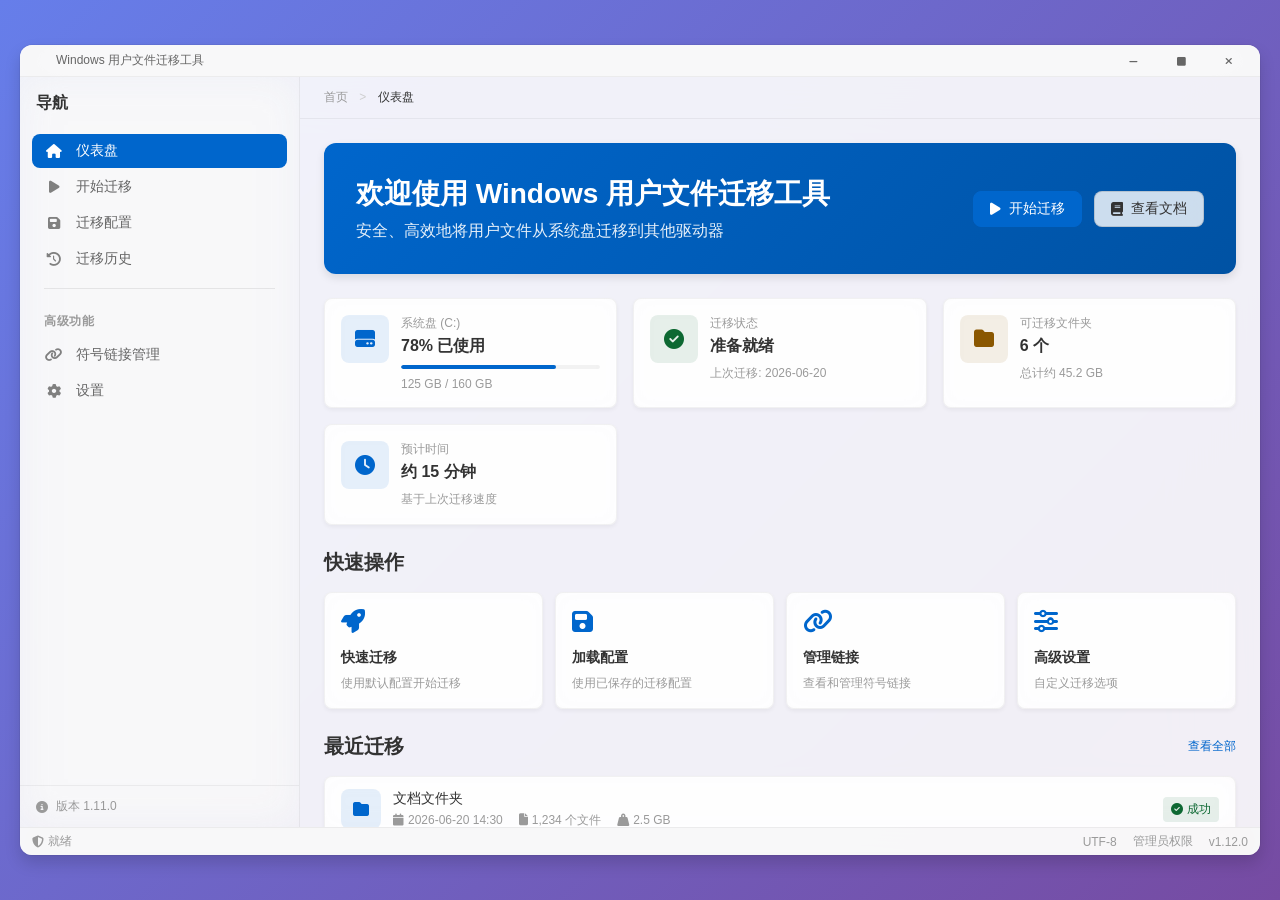
==== commit 1b407e9b: "feat: 新增 Windows 桌面应用、HTML 原型、设计系统规范 (v1.12.0) - 新增 Windows 桌面应用版（Python + CustomTkinter） - 新增 HTML " ====
--- a/prototype/windows-app/index.html
+++ b/prototype/windows-app/index.html
@@ -841,7 +841,7 @@
             <div class="status-bar-right">
                 <span class="status-bar-item">UTF-8</span>
                 <span class="status-bar-item">管理员权限</span>
-                <span class="status-bar-item">v1.11.0</span>
+                <span class="status-bar-item">v1.12.0</span>
             </div>
         </div>
     </div>
